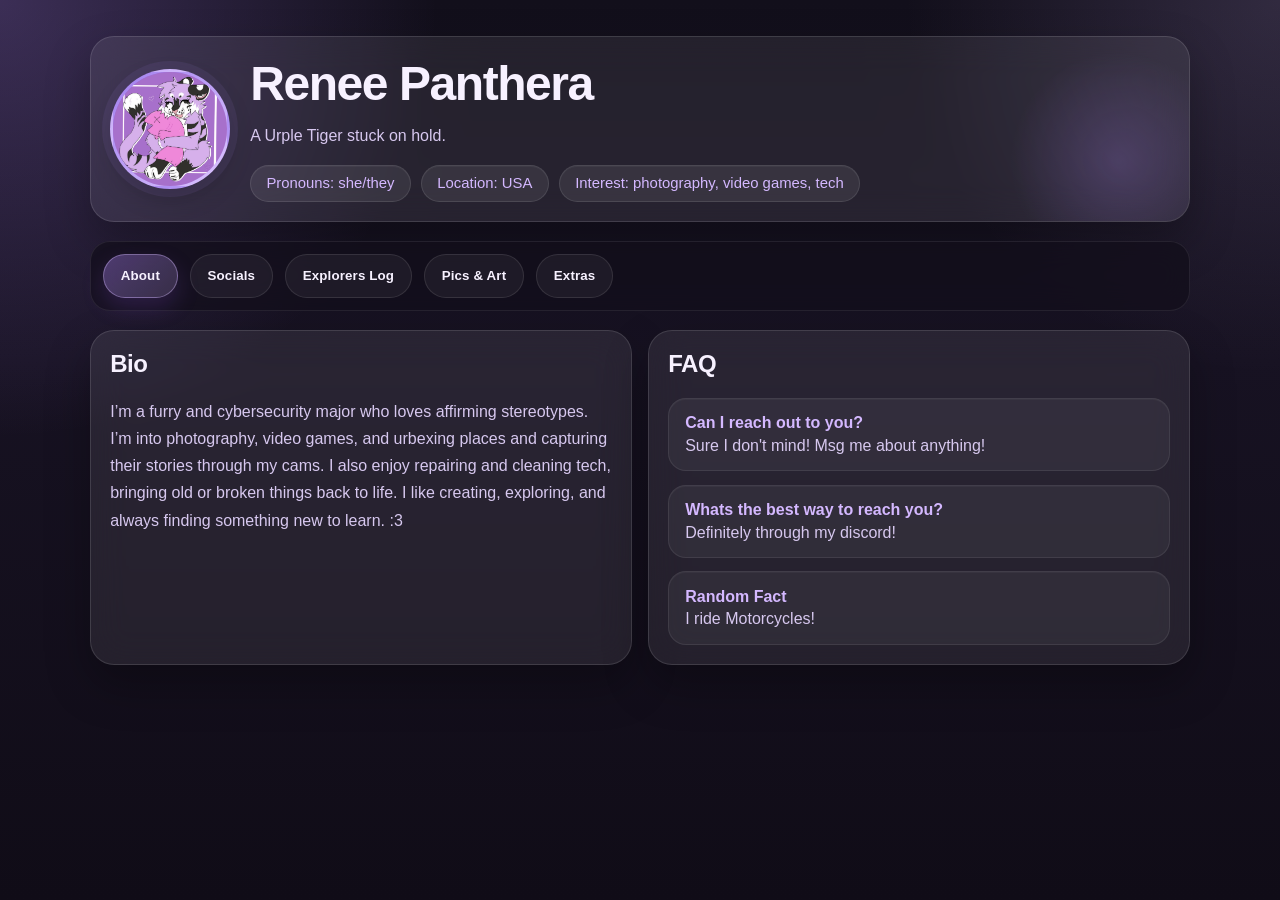
==== index.html @ 332c21ff "Update index.html" ====
<!DOCTYPE html>
<html lang="en">
<head>
  <meta charset="UTF-8" />
  <meta name="viewport" content="width=device-width, initial-scale=1.0" />
  <title>Renee Panthera</title>
  <link rel="stylesheet" href="styles.css" />
</head>
<body>
  <main class="page">
    <section class="hero card">
      <img class="avatar" src="images/reneecute.jpg" alt="Profile picture" />
      <div>
        <h1>Renee Panthera</h1>
        <p>A Urple Tiger stuck on hold.</p>
        <div class="chip-row">
          <span class="chip">Pronouns: she/they</span>
          <span class="chip">Location: USA</span>
          <span class="chip">Interest: photography, video games, tech</span>
        </div>
      </div>
    </section>

    <nav class="tabs">
      <button class="tab-button active" data-tab="about">About</button>
      <button class="tab-button" data-tab="socials">Socials</button>
      <button class="tab-button" data-tab="urbex">Explorers Log</button>
      <button class="tab-button" data-tab="gallery">Pics & Art</button>
      <button class="tab-button" data-tab="extras">Extras</button>
    </nav>

      <section id="about" class="tab-panel active">
      <div class="grid two">
        <article class="card">
          <h2>Bio</h2>
          <p class="muted">I’m a furry and cybersecurity major who loves affirming stereotypes. I’m into photography, video games, and urbexing places and capturing their stories through my cams. I also enjoy repairing and cleaning tech, bringing old or broken things back to life. I like creating, exploring, and always finding something new to learn. :3</p>
        </article>
        <article class="card">
          <h2>FAQ</h2>
          <div class="info-list">
            <div class="info-row"><strong>Can I reach out to you?</strong><span>Sure I don't mind! Msg me about anything!</span></div>
            <div class="info-row"><strong>Whats the best way to reach you?</strong><span>Definitely through my discord!</span></div>
            <div class="info-row"><strong>Random Fact</strong><span>I ride Motorcycles!</span></div>
          </div>
        </article>
      </div>
    </section> 

    <section id="socials" class="tab-panel">
      <article class="card">
        <h2>Socials</h2>
          <!-- Discord -->
          <div class="social-item">
            <div class="social-left">
              <img src="icons/discord.svg" class="icon" />
              <div>
                <strong>Discord</strong>
                <span>yourusername</span>
              </div>
            </div>
            <a class="social-link" href="#">Open</a>
          </div>
        
      </article>
    </section>
    
    <section id="urbex" class="tab-panel">
      <article class="card">
        <h2>Urbex Locations</h2>
        <p class="muted">Add your explores, location names, photos, and notes here.</p>
        <div class="gallery-grid">
          <div class="gallery-card">
            <img src="https://placehold.co/800x600/png?text=Urbex+1" alt="Urbex location 1" />
            <div class="gallery-copy">
              <h3>Location Name</h3>
              <p>Short note about the explore, what kind of place it was, or what you found there.</p>
            </div>
          </div>

          <div class="gallery-card">
            <img src="https://placehold.co/800x600/png?text=Urbex+2" alt="Urbex location 2" />
            <div class="gallery-copy">
              <h3>Another Spot</h3>
              <p>Add details like the vibe, condition, or anything memorable from the trip.</p>
            </div>
          </div>

          <div class="gallery-card">
            <img src="https://placehold.co/800x600/png?text=Urbex+3" alt="Urbex location 3" />
            <div class="gallery-copy">
              <h3>Favorite Explore</h3>
              <p>You can keep this simple or turn it into a mini log for each location.</p>
            </div>
          </div>
        </div>
      </article>
    </section>

    <section id="gallery" class="tab-panel">
      <article class="card">
        <h2>Gallery</h2>
        <div class="gallery-grid">
          <div class="gallery-card">
            <img src="https://placehold.co/800x600/png" />
            <div class="gallery-copy">
              <h3>Title</h3>
              <p>Description</p>
            </div>
          </div>
        </div>
      </article>
    </section>
        
    <section id="extras" class="tab-panel">
      <article class="card">
        <h2>Extras</h2>
        <p class="muted">Anything else</p>
      </article>
    </section>
  </main>

  <script src="script.js"></script>
</body>
</html>
---- styles.css ----
:root {
  --bg: #120f1b;
  --bg-soft: #1a1526;
  --panel: rgba(255, 255, 255, 0.08);
  --panel-strong: rgba(255, 255, 255, 0.12);
  --text: #f7f1ff;
  --muted: #d7c8ef;
  --accent: #b388ff;
  --accent-2: #d4b8ff;
  --border: rgba(255, 255, 255, 0.12);
  --shadow: 0 20px 45px rgba(0, 0, 0, 0.28);
  --shadow-soft: 0 10px 24px rgba(0, 0, 0, 0.18);
  --radius-lg: 24px;
  --radius-md: 18px;
  --radius-sm: 14px;
  --max-width: 1100px;
}

* {
  box-sizing: border-box;
}

html {
  scroll-behavior: smooth;
}

body {
  margin: 0;
  font-family: Inter, "Segoe UI", Arial, sans-serif;
  color: var(--text);
  background:
    radial-gradient(circle at top left, rgba(179, 136, 255, 0.26), transparent 28%),
    radial-gradient(circle at top right, rgba(212, 184, 255, 0.16), transparent 24%),
    linear-gradient(180deg, #120f1b 0%, #171222 40%, #100c17 100%);
  min-height: 100vh;
}

img {
  display: block;
  max-width: 100%;
}

button,
a {
  transition: all 0.2s ease;
}

.page {
  width: min(calc(100% - 2rem), var(--max-width));
  margin: 0 auto;
  padding: 1.25rem 0 3rem;
}

.card {
  background: var(--panel);
  border: 1px solid var(--border);
  border-radius: var(--radius-lg);
  padding: 1.2rem;
  backdrop-filter: blur(18px);
  -webkit-backdrop-filter: blur(18px);
  box-shadow: var(--shadow);
}

.hero {
  display: grid;
  grid-template-columns: 120px 1fr;
  gap: 1.25rem;
  align-items: center;
  margin-top: 1rem;
  position: relative;
  overflow: hidden;
}

.hero::before {
  content: "";
  position: absolute;
  inset: auto -40px -50px auto;
  width: 220px;
  height: 220px;
  background: radial-gradient(circle, rgba(179, 136, 255, 0.2), transparent 70%);
  pointer-events: none;
}

.hero h1 {
  margin: 0;
  font-size: clamp(1.9rem, 4vw, 3rem);
  letter-spacing: -0.03em;
}

.hero p {
  margin: 0.65rem 0 0;
  color: var(--muted);
  line-height: 1.7;
  max-width: 60ch;
}

.avatar {
  width: 120px;
  height: 120px;
  border-radius: 50%;
  object-fit: cover;
  border: 3px solid rgba(255, 255, 255, 0.18);
  box-shadow: 0 0 0 8px rgba(179, 136, 255, 0.08), var(--shadow-soft);
  background: linear-gradient(135deg, #8c63ea, #d4b8ff);
}

.chip-row {
  display: flex;
  flex-wrap: wrap;
  gap: 0.65rem;
  margin-top: 1rem;
}

.chip {
  padding: 0.6rem 0.95rem;
  border-radius: 999px;
  background: rgba(255, 255, 255, 0.08);
  border: 1px solid rgba(255, 255, 255, 0.1);
  color: var(--accent-2);
  font-size: 0.93rem;
  box-shadow: inset 0 1px 0 rgba(255, 255, 255, 0.04);
}

.tabs {
  display: flex;
  flex-wrap: wrap;
  gap: 0.75rem;
  margin: 1.2rem 0;
  padding: 0.75rem;
  position: sticky;
  top: 0.75rem;
  z-index: 10;
  border-radius: 20px;
  background: rgba(18, 15, 27, 0.72);
  border: 1px solid rgba(255, 255, 255, 0.08);
  backdrop-filter: blur(14px);
  -webkit-backdrop-filter: blur(14px);
}

.tab-button {
  padding: 0.82rem 1.05rem;
  border-radius: 999px;
  border: 1px solid rgba(255, 255, 255, 0.1);
  background: rgba(255, 255, 255, 0.05);
  color: var(--text);
  cursor: pointer;
  font-weight: 600;
  letter-spacing: 0.01em;
}

.tab-button:hover {
  transform: translateY(-1px);
  background: rgba(255, 255, 255, 0.08);
}

.tab-button.active {
  background: linear-gradient(135deg, rgba(179, 136, 255, 0.36), rgba(212, 184, 255, 0.18));
  border-color: rgba(212, 184, 255, 0.4);
  box-shadow: 0 10px 22px rgba(115, 71, 184, 0.24);
}

.tab-panel {
  display: none;
  animation: fadeUp 0.25s ease;
}

.tab-panel.active {
  display: block;
}

@keyframes fadeUp {
  from {
    opacity: 0;
    transform: translateY(8px);
  }
  to {
    opacity: 1;
    transform: translateY(0);
  }
}

.grid {
  display: grid;
  gap: 1rem;
}

.grid.two {
  grid-template-columns: repeat(2, minmax(0, 1fr));
}

h2,
h3 {
  margin-top: 0;
  letter-spacing: -0.02em;
}

.muted {
  color: var(--muted);
  line-height: 1.7;
}

.info-list,
.social-list {
  display: grid;
  gap: 0.85rem;
}

.info-row,
.social-item {
  padding: 0.95rem 1rem;
  border-radius: var(--radius-md);
  background: rgba(255, 255, 255, 0.05);
  border: 1px solid rgba(255, 255, 255, 0.08);
  box-shadow: inset 0 1px 0 rgba(255, 255, 255, 0.03);
}

.info-row strong,
.social-item strong {
  display: block;
  margin-bottom: 0.3rem;
  color: var(--accent-2);
}

.info-row span,
.social-item span {
  color: var(--muted);
}

.social-item {
  display: flex;
  align-items: center;
  justify-content: space-between;
  gap: 1rem;
}

.social-item:hover svg,
.social-item:hover img {
  transform: scale(1.15);
  opacity: 1;
}

.social-left {
  display: flex;
  align-items: center;
  gap: 0.8rem;
}

.social-left svg {
  width: 20px;
  height: 20px;
  color: var(--accent-2);
}


.social-link {
  padding: 0.72rem 1rem;
  border-radius: 999px;
  background: linear-gradient(135deg, rgba(179, 136, 255, 0.22), rgba(212, 184, 255, 0.12));
  border: 1px solid rgba(212, 184, 255, 0.22);
  color: var(--accent-2);
  text-decoration: none;
  font-weight: 700;
  white-space: nowrap;
}

.social-link:hover {
  transform: translateY(-1px);
  box-shadow: 0 10px 20px rgba(95, 54, 156, 0.2);
}

.gallery-grid {
  display: grid;
  grid-template-columns: repeat(3, minmax(0, 1fr));
  gap: 1rem;
}

.gallery-card {
  overflow: hidden;
  border-radius: 20px;
  background: rgba(255, 255, 255, 0.06);
  border: 1px solid rgba(255, 255, 255, 0.08);
  box-shadow: var(--shadow-soft);
}

.gallery-card img {
  width: 100%;
  aspect-ratio: 4 / 3;
  object-fit: cover;
}

.gallery-copy {
  padding: 1rem;
}

.gallery-copy h3 {
  margin: 0 0 0.35rem;
}

.gallery-copy p {
  margin: 0;
  color: var(--muted);
  line-height: 1.6;
}

a {
  color: inherit;
  text-decoration: none;
}

@media (max-width: 850px) {
  .grid.two,
  .gallery-grid {
    grid-template-columns: 1fr 1fr;
  }
}

@media (max-width: 680px) {
  .page {
    width: min(calc(100% - 1rem), var(--max-width));
    padding-top: 0.6rem;
  }

  .hero {
    grid-template-columns: 1fr;
    text-align: center;
  }

  .hero p {
    margin-left: auto;
    margin-right: auto;
  }

  .avatar {
    margin: 0 auto;
  }

  .chip-row {
    justify-content: center;
  }

  .tabs {
    top: 0.45rem;
  }

  .social-item {
    flex-direction: column;
    align-items: flex-start;
  }

  .grid.two,
  .gallery-grid {
    grid-template-columns: 1fr;
  }
}
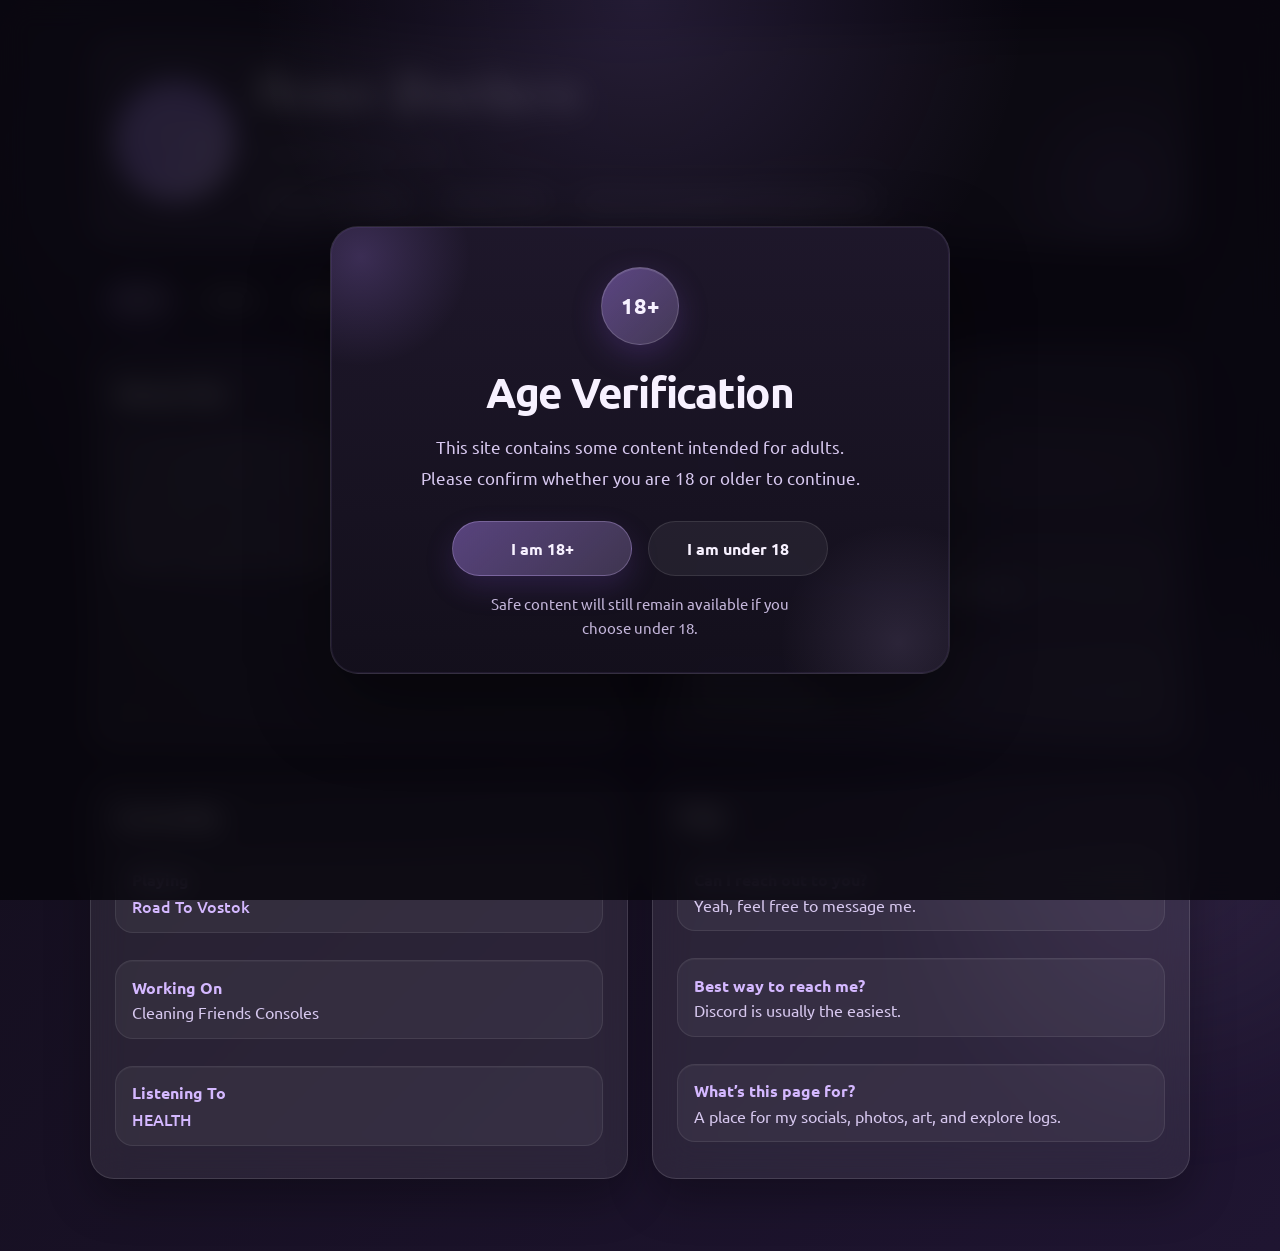
==== commit c8385b51: "Add files via upload" ====
--- a/index.html
+++ b/index.html
@@ -4,15 +4,36 @@
   <meta charset="UTF-8" />
   <meta name="viewport" content="width=device-width, initial-scale=1.0" />
   <title>Renee Panthera</title>
+
   <link rel="stylesheet" href="styles.css" />
+  <link rel="icon" href="renee.ico" />
+
+  <link
+    href="https://fonts.googleapis.com/css2?family=Ubuntu:ital,wght@0,300;0,400;0,500;0,700;1,300;1,400;1,500;1,700&display=swap"
+    rel="stylesheet"
+  />
+
+  <link
+    href="https://fonts.googleapis.com/css2?family=UnifrakturCook:wght@700&display=swap"
+    rel="stylesheet"
+  />
 </head>
+
 <body>
+  <div class="bg-blobs"></div>
+
   <main class="page">
     <section class="hero card">
-      <img class="avatar" src="images/reneecute.jpg" alt="Profile picture" />
+      <img
+        class="avatar"
+        src="images/art/reneeBleh.png"
+        alt="Renee Panthera profile picture"
+      />
+
       <div>
-        <h1>Renee Panthera</h1>
+        <h1 class="username">Renee Panthera</h1>
         <p>A Urple Tiger stuck on hold.</p>
+
         <div class="chip-row">
           <span class="chip">Pronouns: she/they</span>
           <span class="chip">Location: USA</span>
@@ -21,104 +42,331 @@
       </div>
     </section>
 
-    <nav class="tabs">
-      <button class="tab-button active" data-tab="about">About</button>
-      <button class="tab-button" data-tab="socials">Socials</button>
-      <button class="tab-button" data-tab="urbex">Explorers Log</button>
-      <button class="tab-button" data-tab="gallery">Pics & Art</button>
-      <button class="tab-button" data-tab="extras">Extras</button>
+    <nav class="tabs" aria-label="Main sections">
+      <button class="tab-button active" data-tab="about" type="button">About</button>
+      <button class="tab-button" data-tab="socials" type="button">Socials</button>
+      <button class="tab-button" data-tab="urbex" type="button">Explorer’s Log</button>
+      <button class="tab-button" data-tab="photos" type="button">Photos</button>
+      <button class="tab-button" data-tab="art" type="button">Art</button>
+      <button class="tab-button" data-tab="extras" type="button">Extras</button>
     </nav>
 
-      <section id="about" class="tab-panel active">
+    <section id="about" class="tab-panel active">
       <div class="grid two">
         <article class="card">
-          <h2>Bio</h2>
-          <p class="muted">I’m a furry and cybersecurity major who loves affirming stereotypes. I’m into photography, video games, and urbexing places and capturing their stories through my cams. I also enjoy repairing and cleaning tech, bringing old or broken things back to life. I like creating, exploring, and always finding something new to learn. :3</p>
+          <h2>About Me</h2>
+          <p class="muted">
+            I’m a furry and cybersecurity major who loves affirming stereotypes.
+            I’m into photography, video games, and urbexing places and capturing
+            their stories through my cams. I also enjoy repairing and cleaning
+            tech, bringing old or broken things back to life. I like creating,
+            exploring, and always finding something new to learn. :3
+          </p>
         </article>
+
+        <article class="card">
+          <h2>Quick Facts</h2>
+          <div class="info-list">
+            <div class="info-row">
+              <strong>Major</strong>
+              <span>Cybersecurity B.A.S.</span>
+            </div>
+            <div class="info-row">
+              <strong>Main Interests</strong>
+              <span>Photography, Urbex, Gaming, and Tech Repair</span>
+            </div>
+            <div class="info-row">
+              <strong>Random Fact</strong>
+              <span>I ride motorcycles.</span>
+            </div>
+          </div>
+        </article>
+      </div>
+
+      <div class="grid two">
+        <article class="card">
+          <h2>Currently</h2>
+          <div class="info-list">
+            <div class="info-row">
+              <strong>Playing</strong>
+              <span>
+                <a
+                  href="https://store.steampowered.com/app/1963610/Road_to_Vostok/"
+                  target="_blank"
+                  rel="noreferrer"
+                >
+                  Road To Vostok
+                </a>
+              </span>
+            </div>
+
+            <div class="info-row">
+              <strong>Working On</strong>
+              <span>Cleaning Friends Consoles</span>
+            </div>
+
+            <div class="info-row">
+              <strong>Listening To</strong>
+              <span>
+                <a
+                  href="https://music.youtube.com/channel/UCet0ZrYmw-V_hsGPb7KsiOQ?si=KFthg_qp_1cDKGTx"
+                  target="_blank"
+                  rel="noreferrer"
+                >
+                  HEALTH
+                </a>
+              </span>
+            </div>
+          </div>
+        </article>
+
         <article class="card">
           <h2>FAQ</h2>
           <div class="info-list">
-            <div class="info-row"><strong>Can I reach out to you?</strong><span>Sure I don't mind! Msg me about anything!</span></div>
-            <div class="info-row"><strong>Whats the best way to reach you?</strong><span>Definitely through my discord!</span></div>
-            <div class="info-row"><strong>Random Fact</strong><span>I ride Motorcycles!</span></div>
+            <div class="info-row">
+              <strong>Can I reach out to you?</strong>
+              <span>Yeah, feel free to message me.</span>
+            </div>
+            <div class="info-row">
+              <strong>Best way to reach me?</strong>
+              <span>Discord is usually the easiest.</span>
+            </div>
+            <div class="info-row">
+              <strong>What’s this page for?</strong>
+              <span>A place for my socials, photos, art, and explore logs.</span>
+            </div>
           </div>
         </article>
       </div>
-    </section> 
+    </section>
 
     <section id="socials" class="tab-panel">
       <article class="card">
         <h2>Socials</h2>
-          <!-- Discord -->
+
+        <div class="social-list">
           <div class="social-item">
             <div class="social-left">
-              <img src="icons/discord.svg" class="icon" />
+              <svg class="icon" viewBox="0 0 24 24" xmlns="http://www.w3.org/2000/svg" aria-hidden="true">
+                <path fill="currentColor" d="M20.317 4.3698a19.7913 19.7913 0 00-4.8851-1.5152.0741.0741 0 00-.0785.0371c-.211.3753-.4447.8648-.6083 1.2495-1.8447-.2762-3.68-.2762-5.4868 0-.1636-.3933-.4058-.8742-.6177-1.2495a.077.077 0 00-.0785-.037 19.7363 19.7363 0 00-4.8852 1.515.0699.0699 0 00-.0321.0277C.5334 9.0458-.319 13.5799.0992 18.0578a.0824.0824 0 00.0312.0561c2.0528 1.5076 4.0413 2.4228 5.9929 3.0294a.0777.0777 0 00.0842-.0276c.4616-.6304.8731-1.2952 1.226-1.9942a.076.076 0 00-.0416-.1057c-.6528-.2476-1.2743-.5495-1.8722-.8923a.077.077 0 01-.0076-.1277c.1258-.0943.2517-.1923.3718-.2914a.0743.0743 0 01.0776-.0105c3.9278 1.7933 8.18 1.7933 12.0614 0a.0739.0739 0 01.0785.0095c.1202.099.246.1981.3728.2924a.077.077 0 01-.0066.1276 12.2986 12.2986 0 01-1.873.8914.0766.0766 0 00-.0407.1067c.3604.698.7719 1.3628 1.225 1.9932a.076.076 0 00.0842.0286c1.961-.6067 3.9495-1.5219 6.0023-3.0294a.077.077 0 00.0313-.0552c.5004-5.177-.8382-9.6739-3.5485-13.6604a.061.061 0 00-.0312-.0286zM8.02 15.3312c-1.1825 0-2.1569-1.0857-2.1569-2.419 0-1.3332.9555-2.4189 2.157-2.4189 1.2108 0 2.1757 1.0952 2.1568 2.419 0 1.3332-.9555 2.4189-2.1569 2.4189zm7.9748 0c-1.1825 0-2.1569-1.0857-2.1569-2.419 0-1.3332.9554-2.4189 2.1569-2.4189 1.2108 0 2.1757 1.0952 2.1568 2.419 0 1.3332-.946 2.4189-2.1568 2.4189Z"/>
+              </svg>
               <div>
                 <strong>Discord</strong>
-                <span>yourusername</span>
-              </div>
-            </div>
-            <a class="social-link" href="#">Open</a>
-          </div>
-        
-      </article>
-    </section>
-    
+                <span>@soffa</span>
+              </div>
+            </div>
+            <a class="social-link" href="https://discordapp.com/users/554796806056443909" target="_blank" rel="noreferrer">Open</a>
+          </div>
+
+          <div class="social-item">
+            <div class="social-left">
+              <svg class="icon" viewBox="0 0 24 24" xmlns="http://www.w3.org/2000/svg" aria-hidden="true">
+                <title>Instagram</title>
+                <path fill="currentColor" d="M7.0301.084c-1.2768.0602-2.1487.264-2.911.5634-.7888.3075-1.4575.72-2.1228 1.3877-.6652.6677-1.075 1.3368-1.3802 2.127-.2954.7638-.4956 1.6365-.552 2.914-.0564 1.2775-.0689 1.6882-.0626 4.947.0062 3.2586.0206 3.6671.0825 4.9473.061 1.2765.264 2.1482.5635 2.9107.308.7889.72 1.4573 1.388 2.1228.6679.6655 1.3365 1.0743 2.1285 1.38.7632.295 1.6361.4961 2.9134.552 1.2773.056 1.6884.069 4.9462.0627 3.2578-.0062 3.668-.0207 4.9478-.0814 1.28-.0607 2.147-.2652 2.9098-.5633.7889-.3086 1.4578-.72 2.1228-1.3881.665-.6682 1.0745-1.3378 1.3795-2.1284.2957-.7632.4966-1.636.552-2.9124.056-1.2809.0692-1.6898.063-4.948-.0063-3.2583-.021-3.6668-.0817-4.9465-.0607-1.2797-.264-2.1487-.5633-2.9117-.3084-.7889-.72-1.4568-1.3876-2.1228C21.2982 1.33 20.628.9208 19.8378.6165 19.074.321 18.2017.1197 16.9244.0645 15.6471.0093 15.236-.005 11.977.0014 8.718.0076 8.31.0215 7.0301.0839m.1402 21.6932c-1.17-.0509-1.8053-.2453-2.2287-.408-.5606-.216-.96-.4771-1.3819-.895-.422-.4178-.6811-.8186-.9-1.378-.1644-.4234-.3624-1.058-.4171-2.228-.0595-1.2645-.072-1.6442-.079-4.848-.007-3.2037.0053-3.583.0607-4.848.05-1.169.2456-1.805.408-2.2282.216-.5613.4762-.96.895-1.3816.4188-.4217.8184-.6814 1.3783-.9003.423-.1651 1.0575-.3614 2.227-.4171 1.2655-.06 1.6447-.072 4.848-.079 3.2033-.007 3.5835.005 4.8495.0608 1.169.0508 1.8053.2445 2.228.408.5608.216.96.4754 1.3816.895.4217.4194.6816.8176.9005 1.3787.1653.4217.3617 1.056.4169 2.2263.0602 1.2655.0739 1.645.0796 4.848.0058 3.203-.0055 3.5834-.061 4.848-.051 1.17-.245 1.8055-.408 2.2294-.216.5604-.4763.96-.8954 1.3814-.419.4215-.8181.6811-1.3783.9-.4224.1649-1.0577.3617-2.2262.4174-1.2656.0595-1.6448.072-4.8493.079-3.2045.007-3.5825-.006-4.848-.0608M16.953 5.5864A1.44 1.44 0 1 0 18.39 4.144a1.44 1.44 0 0 0-1.437 1.4424M5.8385 12.012c.0067 3.4032 2.7706 6.1557 6.173 6.1493 3.4026-.0065 6.157-2.7701 6.1506-6.1733-.0065-3.4032-2.771-6.1565-6.174-6.1498-3.403.0067-6.156 2.771-6.1496 6.1738M8 12.0077a4 4 0 1 1 4.008 3.9921A3.9996 3.9996 0 0 1 8 12.0077"/>
+              </svg>
+              <div>
+                <strong>Main Instagram</strong>
+                <span>@soffakingcute</span>
+              </div>
+            </div>
+            <a class="social-link" href="https://www.instagram.com/soffakingcute?igsh=dmJmajRmczF4enJn&utm_source=qr" target="_blank" rel="noreferrer">Open</a>
+          </div>
+
+          <div class="social-item">
+            <div class="social-left">
+              <svg class="icon" viewBox="0 0 24 24" xmlns="http://www.w3.org/2000/svg" aria-hidden="true">
+                <title>Instagram</title>
+                <path fill="currentColor" d="M7.0301.084c-1.2768.0602-2.1487.264-2.911.5634-.7888.3075-1.4575.72-2.1228 1.3877-.6652.6677-1.075 1.3368-1.3802 2.127-.2954.7638-.4956 1.6365-.552 2.914-.0564 1.2775-.0689 1.6882-.0626 4.947.0062 3.2586.0206 3.6671.0825 4.9473.061 1.2765.264 2.1482.5635 2.9107.308.7889.72 1.4573 1.388 2.1228.6679.6655 1.3365 1.0743 2.1285 1.38.7632.295 1.6361.4961 2.9134.552 1.2773.056 1.6884.069 4.9462.0627 3.2578-.0062 3.668-.0207 4.9478-.0814 1.28-.0607 2.147-.2652 2.9098-.5633.7889-.3086 1.4578-.72 2.1228-1.3881.665-.6682 1.0745-1.3378 1.3795-2.1284.2957-.7632.4966-1.636.552-2.9124.056-1.2809.0692-1.6898.063-4.948-.0063-3.2583-.021-3.6668-.0817-4.9465-.0607-1.2797-.264-2.1487-.5633-2.9117-.3084-.7889-.72-1.4568-1.3876-2.1228C21.2982 1.33 20.628.9208 19.8378.6165 19.074.321 18.2017.1197 16.9244.0645 15.6471.0093 15.236-.005 11.977.0014 8.718.0076 8.31.0215 7.0301.0839m.1402 21.6932c-1.17-.0509-1.8053-.2453-2.2287-.408-.5606-.216-.96-.4771-1.3819-.895-.422-.4178-.6811-.8186-.9-1.378-.1644-.4234-.3624-1.058-.4171-2.228-.0595-1.2645-.072-1.6442-.079-4.848-.007-3.2037.0053-3.583.0607-4.848.05-1.169.2456-1.805.408-2.2282.216-.5613.4762-.96.895-1.3816.4188-.4217.8184-.6814 1.3783-.9003.423-.1651 1.0575-.3614 2.227-.4171 1.2655-.06 1.6447-.072 4.848-.079 3.2033-.007 3.5835.005 4.8495.0608 1.169.0508 1.8053.2445 2.228.408.5608.216.96.4754 1.3816.895.4217.4194.6816.8176.9005 1.3787.1653.4217.3617 1.056.4169 2.2263.0602 1.2655.0739 1.645.0796 4.848.0058 3.203-.0055 3.5834-.061 4.848-.051 1.17-.245 1.8055-.408 2.2294-.216.5604-.4763.96-.8954 1.3814-.419.4215-.8181.6811-1.3783.9-.4224.1649-1.0577.3617-2.2262.4174-1.2656.0595-1.6448.072-4.8493.079-3.2045.007-3.5825-.006-4.848-.0608M16.953 5.5864A1.44 1.44 0 1 0 18.39 4.144a1.44 1.44 0 0 0-1.437 1.4424M5.8385 12.012c.0067 3.4032 2.7706 6.1557 6.173 6.1493 3.4026-.0065 6.157-2.7701 6.1506-6.1733-.0065-3.4032-2.771-6.1565-6.174-6.1498-3.403.0067-6.156 2.771-6.1496 6.1738M8 12.0077a4 4 0 1 1 4.008 3.9921A3.9996 3.9996 0 0 1 8 12.0077"/>
+              </svg>
+              <div>
+                <strong>Photography Instagram</strong>
+                <span>@renee.but.not</span>
+              </div>
+            </div>
+            <a class="social-link" href="https://www.instagram.com/renee.but.not?igsh=enV3eGp1MDJjNTIy&utm_source=qr" target="_blank" rel="noreferrer">Open</a>
+          </div>
+          
+          <div class="social-item">
+            <div class="social-left">
+              <svg class="icon" viewBox="0 0 24 24" xmlns="http://www.w3.org/2000/svg" aria-hidden="true">
+                <title>Steam</title>
+                <path fill="currentColor" d="M11.979 0C5.678 0 .511 4.86.022 11.037l6.432 2.658c.545-.371 1.203-.59 1.912-.59.063 0 .125.004.188.006l2.861-4.142V8.91c0-2.495 2.028-4.524 4.524-4.524 2.494 0 4.524 2.031 4.524 4.527s-2.03 4.525-4.524 4.525h-.105l-4.076 2.911c0 .052.004.105.004.159 0 1.875-1.515 3.396-3.39 3.396-1.635 0-3.016-1.173-3.331-2.727L.436 15.27C1.862 20.307 6.486 24 11.979 24c6.627 0 11.999-5.373 11.999-12S18.605 0 11.979 0zM7.54 18.21l-1.473-.61c.262.543.714.999 1.314 1.25 1.297.539 2.793-.076 3.332-1.375.263-.63.264-1.319.005-1.949s-.75-1.121-1.377-1.383c-.624-.26-1.29-.249-1.878-.03l1.523.63c.956.4 1.409 1.5 1.009 2.455-.397.957-1.497 1.41-2.454 1.012H7.54zm11.415-9.303c0-1.662-1.353-3.015-3.015-3.015-1.665 0-3.015 1.353-3.015 3.015 0 1.665 1.35 3.015 3.015 3.015 1.663 0 3.015-1.35 3.015-3.015zm-5.273-.005c0-1.252 1.013-2.266 2.265-2.266 1.249 0 2.266 1.014 2.266 2.266 0 1.251-1.017 2.265-2.266 2.265-1.253 0-2.265-1.014-2.265-2.265z"/>
+              </svg>
+              <div>
+                <strong>Steam</strong>
+                <span>Renée Panthera</span>
+              </div>
+            </div>
+            <a class="social-link" href="https://steamcommunity.com/id/reneepanthera/" target="_blank" rel="noreferrer">Open</a>
+          </div>
+
+          <div class="social-item nsfw">
+            <div class="social-left">
+              <svg class="icon" viewBox="0 0 24 24" xmlns="http://www.w3.org/2000/svg" aria-hidden="true">
+                <title>Instagram</title>
+                <path fill="currentColor" d="M7.0301.084c-1.2768.0602-2.1487.264-2.911.5634-.7888.3075-1.4575.72-2.1228 1.3877-.6652.6677-1.075 1.3368-1.3802 2.127-.2954.7638-.4956 1.6365-.552 2.914-.0564 1.2775-.0689 1.6882-.0626 4.947.0062 3.2586.0206 3.6671.0825 4.9473.061 1.2765.264 2.1482.5635 2.9107.308.7889.72 1.4573 1.388 2.1228.6679.6655 1.3365 1.0743 2.1285 1.38.7632.295 1.6361.4961 2.9134.552 1.2773.056 1.6884.069 4.9462.0627 3.2578-.0062 3.668-.0207 4.9478-.0814 1.28-.0607 2.147-.2652 2.9098-.5633.7889-.3086 1.4578-.72 2.1228-1.3881.665-.6682 1.0745-1.3378 1.3795-2.1284.2957-.7632.4966-1.636.552-2.9124.056-1.2809.0692-1.6898.063-4.948-.0063-3.2583-.021-3.6668-.0817-4.9465-.0607-1.2797-.264-2.1487-.5633-2.9117-.3084-.7889-.72-1.4568-1.3876-2.1228C21.2982 1.33 20.628.9208 19.8378.6165 19.074.321 18.2017.1197 16.9244.0645 15.6471.0093 15.236-.005 11.977.0014 8.718.0076 8.31.0215 7.0301.0839m.1402 21.6932c-1.17-.0509-1.8053-.2453-2.2287-.408-.5606-.216-.96-.4771-1.3819-.895-.422-.4178-.6811-.8186-.9-1.378-.1644-.4234-.3624-1.058-.4171-2.228-.0595-1.2645-.072-1.6442-.079-4.848-.007-3.2037.0053-3.583.0607-4.848.05-1.169.2456-1.805.408-2.2282.216-.5613.4762-.96.895-1.3816.4188-.4217.8184-.6814 1.3783-.9003.423-.1651 1.0575-.3614 2.227-.4171 1.2655-.06 1.6447-.072 4.848-.079 3.2033-.007 3.5835.005 4.8495.0608 1.169.0508 1.8053.2445 2.228.408.5608.216.96.4754 1.3816.895.4217.4194.6816.8176.9005 1.3787.1653.4217.3617 1.056.4169 2.2263.0602 1.2655.0739 1.645.0796 4.848.0058 3.203-.0055 3.5834-.061 4.848-.051 1.17-.245 1.8055-.408 2.2294-.216.5604-.4763.96-.8954 1.3814-.419.4215-.8181.6811-1.3783.9-.4224.1649-1.0577.3617-2.2262.4174-1.2656.0595-1.6448.072-4.8493.079-3.2045.007-3.5825-.006-4.848-.0608M16.953 5.5864A1.44 1.44 0 1 0 18.39 4.144a1.44 1.44 0 0 0-1.437 1.4424M5.8385 12.012c.0067 3.4032 2.7706 6.1557 6.173 6.1493 3.4026-.0065 6.157-2.7701 6.1506-6.1733-.0065-3.4032-2.771-6.1565-6.174-6.1498-3.403.0067-6.156 2.771-6.1496 6.1738M8 12.0077a4 4 0 1 1 4.008 3.9921A3.9996 3.9996 0 0 1 8 12.0077"/>
+              </svg>
+              <div>
+                <strong>Freaky Instagram</strong>
+                <span>@hold.me.tight.please</span>
+              </div>
+            </div>
+            <a class="social-link" href="https://www.instagram.com/hold.me.tight.please?igsh=ZzMzZ3o1bGFlZmY3&utm_source=qr" target="_blank" rel="noreferrer">Open</a>
+          </div>
+        </div>
+      </article>
+    </section>
+
     <section id="urbex" class="tab-panel">
       <article class="card">
         <h2>Urbex Locations</h2>
-        <p class="muted">Add your explores, location names, photos, and notes here.</p>
-        <div class="gallery-grid">
-          <div class="gallery-card">
-            <img src="https://placehold.co/800x600/png?text=Urbex+1" alt="Urbex location 1" />
-            <div class="gallery-copy">
-              <h3>Location Name</h3>
-              <p>Short note about the explore, what kind of place it was, or what you found there.</p>
-            </div>
-          </div>
-
-          <div class="gallery-card">
-            <img src="https://placehold.co/800x600/png?text=Urbex+2" alt="Urbex location 2" />
-            <div class="gallery-copy">
-              <h3>Another Spot</h3>
-              <p>Add details like the vibe, condition, or anything memorable from the trip.</p>
-            </div>
-          </div>
-
-          <div class="gallery-card">
-            <img src="https://placehold.co/800x600/png?text=Urbex+3" alt="Urbex location 3" />
-            <div class="gallery-copy">
-              <h3>Favorite Explore</h3>
-              <p>You can keep this simple or turn it into a mini log for each location.</p>
-            </div>
+        <p class="muted">A log of explores, photos, and notes.</p>
+        <div class="gallery-grid" id="urbex-grid"></div>
+      </article>
+    </section>
+
+    <section id="photos" class="tab-panel">
+      <article class="card">
+        <h2>Photos</h2>
+        <p class="muted">Photography, edits, and image sets.</p>
+        <div class="gallery-grid" id="photos-grid"></div>
+      </article>
+    </section>
+
+    <section id="art" class="tab-panel">
+      <article class="card">
+        <h2>Art</h2>
+        <p class="muted">Artwork, commissions, and saved pieces.</p>
+        <div class="gallery-grid" id="art-grid"></div>
+      </article>
+    </section>
+
+    <section id="extras" class="tab-panel">
+      <article class="card">
+        <h2>Extras</h2>
+        <p class="muted">Small tools, settings, and anything else.</p>
+
+        <div class="info-list">
+          <div class="info-row">
+            <strong>Age Settings</strong>
+            <span>Need to change which content is visible?</span>
           </div>
         </div>
-      </article>
-    </section>
-
-    <section id="gallery" class="tab-panel">
-      <article class="card">
-        <h2>Gallery</h2>
-        <div class="gallery-grid">
-          <div class="gallery-card">
-            <img src="https://placehold.co/800x600/png" />
-            <div class="gallery-copy">
-              <h3>Title</h3>
-              <p>Description</p>
-            </div>
-          </div>
+
+        <button id="reverify-age" class="social-link" type="button">
+          Verify Age Again
+        </button>
+
+        <div class="extras-section">
+          <h3>Feedback</h3>
+          <p class="muted">
+            Found a bug, have an idea, or want to leave a note? Send feedback here.
+          </p>
+
+          <form
+            class="feedback-form"
+            action="https://formspree.io/f/maqaezeb"
+            method="POST"
+          >
+            <label for="feedback-name">Name</label>
+            <input
+              id="feedback-name"
+              name="name"
+              type="text"
+              placeholder="Name"
+            />
+
+            <label for="feedback-email">Email</label>
+            <input
+              id="feedback-email"
+              name="email"
+              type="email"
+              placeholder="Email Address"
+            />
+
+            <label for="feedback-type">Type</label>
+            <select id="feedback-type" name="type">
+              <option value="general">General feedback</option>
+              <option value="bug">Bug report</option>
+              <option value="suggestion">Suggestion</option>
+              <option value="photos">Photos section</option>
+              <option value="art">Art section</option>
+              <option value="urbex">Urbex section</option>
+              <option value="other">Other</option>
+            </select>
+
+            <label for="feedback-message">Feedback</label>
+            <textarea
+              id="feedback-message"
+              name="message"
+              rows="6"
+              placeholder="Write your feedback here..."
+              required
+            ></textarea>
+
+            <input type="hidden" name="site" value="Renee Panthera website" />
+            <input type="hidden" name="_subject" value="New website feedback submission" />
+
+            <input
+              type="text"
+              name="_gotcha"
+              class="feedback-honeypot"
+              tabindex="-1"
+              autocomplete="off"
+            />
+
+            <button type="submit" class="social-link">Send Feedback</button>
+          </form>
         </div>
       </article>
     </section>
-        
-    <section id="extras" class="tab-panel">
-      <article class="card">
-        <h2>Extras</h2>
-        <p class="muted">Anything else</p>
-      </article>
-    </section>
   </main>
+
+  <div class="lightbox" id="lightbox" aria-hidden="true">
+    <button class="lightbox-close" id="lightbox-close" type="button" aria-label="Close image viewer">×</button>
+
+    <div class="lightbox-content">
+      <button class="lightbox-nav lightbox-prev" id="lightbox-prev" type="button" aria-label="Previous image">‹</button>
+
+      <img id="lightbox-image" src="" alt="Expanded image" />
+      <video id="lightbox-video" controls playsinline style="display: none;"></video>
+
+      <button class="lightbox-nav lightbox-next" id="lightbox-next" type="button" aria-label="Next image">›</button>
+
+      <div class="lightbox-caption">
+        <h3 id="lightbox-title"></h3>
+        <p id="lightbox-description"></p>
+        <p id="lightbox-artist"></p>
+        <p id="lightbox-counter"></p>
+      </div>
+    </div>
+  </div>
+
+  <div id="age-gate" class="age-gate">
+    <div class="age-box">
+      <div class="age-badge">18+</div>
+
+      <h2>Age Verification</h2>
+      <p class="age-text">
+        This site contains some content intended for adults.
+        Please confirm whether you are 18 or older to continue.
+      </p>
+
+      <div class="age-actions">
+        <button id="age-yes" class="age-btn age-btn-primary" type="button">
+          I am 18+
+        </button>
+        <button id="age-no" class="age-btn age-btn-secondary" type="button">
+          I am under 18
+        </button>
+      </div>
+
+      <p class="age-note">
+        Safe content will still remain available if you choose under 18.
+      </p>
+    </div>
+  </div>
 
   <script src="script.js"></script>
 </body>
-</html>
+</html>
--- a/styles.css
+++ b/styles.css
@@ -1,3 +1,6 @@
+/* =========================
+   THEME / TOKENS
+========================= */
 :root {
   --bg: #120f1b;
   --bg-soft: #1a1526;
@@ -16,6 +19,9 @@
   --max-width: 1100px;
 }
 
+/* =========================
+   BASE
+========================= */
 * {
   box-sizing: border-box;
 }
@@ -26,48 +32,165 @@
 
 body {
   margin: 0;
-  font-family: Inter, "Segoe UI", Arial, sans-serif;
-  color: var(--text);
-  background:
-    radial-gradient(circle at top left, rgba(179, 136, 255, 0.26), transparent 28%),
-    radial-gradient(circle at top right, rgba(212, 184, 255, 0.16), transparent 24%),
-    linear-gradient(180deg, #120f1b 0%, #171222 40%, #100c17 100%);
   min-height: 100vh;
-}
-
-img {
+  font-family: "Ubuntu", sans-serif;
+  color: var(--text);
+  background: linear-gradient(-45deg, #120f1b, #1a1526, #24183a, #100c17);
+  background-size: 400% 400%;
+  animation: gradientShift 18s ease infinite;
+  position: relative;
+  overflow-x: hidden;
+}
+
+@keyframes gradientShift {
+  0% { background-position: 0% 50%; }
+  50% { background-position: 100% 50%; }
+  100% { background-position: 0% 50%; }
+}
+
+body::before,
+body::after {
+  content: "";
+  position: fixed;
+  inset: auto;
+  width: 420px;
+  height: 420px;
+  border-radius: 50%;
+  filter: blur(90px);
+  opacity: 0.22;
+  pointer-events: none;
+  z-index: -1;
+}
+
+body::before {
+  top: -120px;
+  left: -80px;
+  background: rgba(179, 136, 255, 0.5);
+  animation: floatOrbOne 16s ease-in-out infinite;
+}
+
+body::after {
+  right: -100px;
+  bottom: -140px;
+  background: rgba(212, 184, 255, 0.35);
+  animation: floatOrbTwo 20s ease-in-out infinite;
+}
+
+@keyframes floatOrbOne {
+  0% { transform: translate(0, 0) scale(1); }
+  50% { transform: translate(60px, 40px) scale(1.08); }
+  100% { transform: translate(0, 0) scale(1); }
+}
+
+@keyframes floatOrbTwo {
+  0% { transform: translate(0, 0) scale(1); }
+  50% { transform: translate(-70px, -50px) scale(1.12); }
+  100% { transform: translate(0, 0) scale(1); }
+}
+
+.bg-blobs {
+  position: fixed;
+  inset: 0;
+  pointer-events: none;
+  z-index: 0;
+  overflow: hidden;
+}
+
+.bg-blobs::before,
+.bg-blobs::after {
+  content: "";
+  position: absolute;
+  width: 500px;
+  height: 500px;
+  border-radius: 50%;
+  filter: blur(100px);
+  opacity: 0.18;
+}
+
+.bg-blobs::before {
+  top: 10%;
+  left: 5%;
+  background: rgba(179, 136, 255, 0.5);
+  animation: blobMoveOne 22s ease-in-out infinite;
+}
+
+.bg-blobs::after {
+  right: 8%;
+  bottom: 5%;
+  background: rgba(130, 90, 255, 0.35);
+  animation: blobMoveTwo 26s ease-in-out infinite;
+}
+
+@keyframes blobMoveOne {
+  0% { transform: translate(0, 0) scale(1); }
+  50% { transform: translate(120px, 60px) scale(1.15); }
+  100% { transform: translate(0, 0) scale(1); }
+}
+
+@keyframes blobMoveTwo {
+  0% { transform: translate(0, 0) scale(1); }
+  50% { transform: translate(-100px, -80px) scale(1.1); }
+  100% { transform: translate(0, 0) scale(1); }
+}
+
+img,
+video {
   display: block;
   max-width: 100%;
 }
 
-button,
+a,
+button {
+  transition: all 0.2s ease;
+}
+
 a {
-  transition: all 0.2s ease;
-}
-
+  color: inherit;
+  text-decoration: none;
+}
+
+/* =========================
+   MAIN LAYOUT
+========================= */
 .page {
   width: min(calc(100% - 2rem), var(--max-width));
   margin: 0 auto;
   padding: 1.25rem 0 3rem;
+  position: relative;
+  z-index: 1;
 }
 
 .card {
-  background: var(--panel);
+  padding: 1.5rem;
   border: 1px solid var(--border);
   border-radius: var(--radius-lg);
-  padding: 1.2rem;
+  background: var(--panel);
   backdrop-filter: blur(18px);
   -webkit-backdrop-filter: blur(18px);
   box-shadow: var(--shadow);
 }
 
+/* =========================
+   HERO
+========================= */
+.username {
+  margin: 0;
+  font-family: "UnifrakturCook", cursive;
+  font-size: clamp(2rem, 4vw, 3rem);
+  letter-spacing: 0.05em;
+  color: var(--text);
+  text-shadow:
+    0 0 10px rgba(180, 140, 255, 0.1),
+    0 0 20px rgba(180, 140, 255, 0.15);
+}
+
 .hero {
+  position: relative;
   display: grid;
   grid-template-columns: 120px 1fr;
   gap: 1.25rem;
   align-items: center;
   margin-top: 1rem;
-  position: relative;
   overflow: hidden;
 }
 
@@ -81,17 +204,11 @@
   pointer-events: none;
 }
 
-.hero h1 {
-  margin: 0;
-  font-size: clamp(1.9rem, 4vw, 3rem);
-  letter-spacing: -0.03em;
-}
-
 .hero p {
-  margin: 0.65rem 0 0;
+  margin: 0.9rem 0 0;
+  max-width: 60ch;
   color: var(--muted);
   line-height: 1.7;
-  max-width: 60ch;
 }
 
 .avatar {
@@ -100,8 +217,8 @@
   border-radius: 50%;
   object-fit: cover;
   border: 3px solid rgba(255, 255, 255, 0.18);
+  background: linear-gradient(135deg, #8c63ea, #d4b8ff);
   box-shadow: 0 0 0 8px rgba(179, 136, 255, 0.08), var(--shadow-soft);
-  background: linear-gradient(135deg, #8c63ea, #d4b8ff);
 }
 
 .chip-row {
@@ -113,49 +230,52 @@
 
 .chip {
   padding: 0.6rem 0.95rem;
+  border: 1px solid rgba(255, 255, 255, 0.1);
   border-radius: 999px;
   background: rgba(255, 255, 255, 0.08);
-  border: 1px solid rgba(255, 255, 255, 0.1);
   color: var(--accent-2);
   font-size: 0.93rem;
   box-shadow: inset 0 1px 0 rgba(255, 255, 255, 0.04);
 }
 
+/* =========================
+   TAB NAV
+========================= */
 .tabs {
+  position: sticky;
+  top: 0.75rem;
+  z-index: 10;
   display: flex;
   flex-wrap: wrap;
   gap: 0.75rem;
   margin: 1.2rem 0;
   padding: 0.75rem;
-  position: sticky;
-  top: 0.75rem;
-  z-index: 10;
+  border: 1px solid rgba(255, 255, 255, 0.08);
   border-radius: 20px;
   background: rgba(18, 15, 27, 0.72);
-  border: 1px solid rgba(255, 255, 255, 0.08);
   backdrop-filter: blur(14px);
   -webkit-backdrop-filter: blur(14px);
 }
 
 .tab-button {
   padding: 0.82rem 1.05rem;
+  border: 1px solid rgba(255, 255, 255, 0.1);
   border-radius: 999px;
-  border: 1px solid rgba(255, 255, 255, 0.1);
   background: rgba(255, 255, 255, 0.05);
   color: var(--text);
-  cursor: pointer;
   font-weight: 600;
   letter-spacing: 0.01em;
+  cursor: pointer;
 }
 
 .tab-button:hover {
   transform: translateY(-1px);
-  background: rgba(255, 255, 255, 0.08);
+  background: rgba(255, 255, 255, 0.1);
 }
 
 .tab-button.active {
+  border-color: rgba(212, 184, 255, 0.4);
   background: linear-gradient(135deg, rgba(179, 136, 255, 0.36), rgba(212, 184, 255, 0.18));
-  border-color: rgba(212, 184, 255, 0.4);
   box-shadow: 0 10px 22px rgba(115, 71, 184, 0.24);
 }
 
@@ -179,13 +299,29 @@
   }
 }
 
+/* =========================
+   CONTENT GRIDS
+========================= */
 .grid {
   display: grid;
-  gap: 1rem;
+  gap: 1.5rem;
 }
 
 .grid.two {
   grid-template-columns: repeat(2, minmax(0, 1fr));
+}
+
+#about .grid {
+  margin-bottom: 1.5rem;
+}
+
+#about .card {
+  transition: transform 0.2s ease, box-shadow 0.2s ease;
+}
+
+#about .card:hover {
+  transform: translateY(-3px);
+  box-shadow: 0 16px 30px rgba(0, 0, 0, 0.22);
 }
 
 h2,
@@ -196,22 +332,30 @@
 
 .muted {
   color: var(--muted);
-  line-height: 1.7;
+  line-height: 1.8;
 }
 
 .info-list,
 .social-list {
   display: grid;
-  gap: 0.85rem;
+  gap: 1.2rem;
 }
 
 .info-row,
 .social-item {
+  margin-bottom: 0.5rem;
   padding: 0.95rem 1rem;
+  border: 1px solid rgba(255, 255, 255, 0.08);
   border-radius: var(--radius-md);
   background: rgba(255, 255, 255, 0.05);
-  border: 1px solid rgba(255, 255, 255, 0.08);
   box-shadow: inset 0 1px 0 rgba(255, 255, 255, 0.03);
+  transition: transform 0.2s ease, filter 0.2s ease;
+}
+
+.info-row:hover,
+.social-item:hover {
+  transform: scale(1.01);
+  filter: drop-shadow(0 0 6px rgba(180, 140, 255, 0.4));
 }
 
 .info-row strong,
@@ -226,6 +370,20 @@
   color: var(--muted);
 }
 
+.info-row a {
+  color: var(--accent-2);
+  text-decoration: none;
+  font-weight: 500;
+}
+
+.info-row a:hover {
+  color: var(--text);
+  text-decoration: underline;
+}
+
+/* =========================
+   SOCIALS
+========================= */
 .social-item {
   display: flex;
   align-items: center;
@@ -233,34 +391,30 @@
   gap: 1rem;
 }
 
-.social-item:hover svg,
-.social-item:hover img {
-  transform: scale(1.15);
-  opacity: 1;
-}
-
 .social-left {
   display: flex;
   align-items: center;
-  gap: 0.8rem;
-}
-
-.social-left svg {
+  gap: 1.2rem;
+}
+
+.icon {
   width: 20px;
   height: 20px;
+  flex-shrink: 0;
   color: var(--accent-2);
-}
-
+  transform: scale(1.2);
+  filter: drop-shadow(0 0 6px rgba(180, 140, 255, 0.4));
+}
 
 .social-link {
   padding: 0.72rem 1rem;
+  border: 1px solid rgba(212, 184, 255, 0.22);
   border-radius: 999px;
   background: linear-gradient(135deg, rgba(179, 136, 255, 0.22), rgba(212, 184, 255, 0.12));
-  border: 1px solid rgba(212, 184, 255, 0.22);
   color: var(--accent-2);
-  text-decoration: none;
   font-weight: 700;
   white-space: nowrap;
+  cursor: pointer;
 }
 
 .social-link:hover {
@@ -268,21 +422,25 @@
   box-shadow: 0 10px 20px rgba(95, 54, 156, 0.2);
 }
 
+/* =========================
+   GALLERY / URBEX
+========================= */
 .gallery-grid {
   display: grid;
-  grid-template-columns: repeat(3, minmax(0, 1fr));
+  grid-template-columns: repeat(2, minmax(0, 1fr));
   gap: 1rem;
 }
 
 .gallery-card {
   overflow: hidden;
+  border: 1px solid rgba(255, 255, 255, 0.08);
   border-radius: 20px;
   background: rgba(255, 255, 255, 0.06);
-  border: 1px solid rgba(255, 255, 255, 0.08);
   box-shadow: var(--shadow-soft);
 }
 
-.gallery-card img {
+.gallery-card img,
+.gallery-card video {
   width: 100%;
   aspect-ratio: 4 / 3;
   object-fit: cover;
@@ -302,44 +460,545 @@
   line-height: 1.6;
 }
 
-a {
-  color: inherit;
+.gallery-credit {
+  margin-top: 0.45rem;
+}
+
+.gallery-credit a,
+#lightbox-artist a {
+  color: var(--accent-2);
   text-decoration: none;
-}
-
-@media (max-width: 850px) {
-  .grid.two,
-  .gallery-grid {
-    grid-template-columns: 1fr 1fr;
-  }
+  font-weight: 600;
+}
+
+.gallery-credit a:hover,
+#lightbox-artist a:hover {
+  text-decoration: underline;
+  color: var(--text);
+}
+
+.gallery-expandable,
+.urbex-preview {
+  position: relative;
+  overflow: hidden;
+  cursor: pointer;
+}
+
+.gallery-expandable img,
+.gallery-expandable video,
+.urbex-preview img {
+  transition: transform 0.25s ease, opacity 0.25s ease, filter 0.3s ease;
+}
+
+.gallery-expandable:hover img,
+.gallery-expandable:hover video,
+.urbex-preview:hover img {
+  transform: scale(1.03);
+}
+
+.photo-count {
+  position: absolute;
+  right: 0.75rem;
+  bottom: 0.75rem;
+  padding: 0.35rem 0.6rem;
+  border: 1px solid rgba(255, 255, 255, 0.12);
+  border-radius: 999px;
+  background: rgba(10, 10, 16, 0.72);
+  color: var(--text);
+  font-size: 0.85rem;
+  backdrop-filter: blur(6px);
+}
+
+.video-badge {
+  position: absolute;
+  right: 0.75rem;
+  top: 0.75rem;
+  padding: 0.35rem 0.7rem;
+  border-radius: 999px;
+  background: rgba(10, 10, 16, 0.78);
+  color: var(--text);
+  font-size: 0.85rem;
+  border: 1px solid rgba(255, 255, 255, 0.12);
+  backdrop-filter: blur(6px);
+}
+
+.empty-card {
+  min-height: 160px;
+  display: flex;
+  align-items: center;
+}
+
+/* =========================
+   NSFW PREVIEW
+========================= */
+.gallery-card.nsfw .gallery-expandable img,
+.gallery-card.nsfw .gallery-expandable video {
+  filter: blur(18px);
+}
+
+.gallery-card.nsfw:hover .gallery-expandable img,
+.gallery-card.nsfw:hover .gallery-expandable video {
+  filter: blur(10px);
+}
+
+.gallery-card.nsfw .gallery-expandable::after {
+  content: "";
+  position: absolute;
+  inset: 0;
+  background: rgba(10, 10, 15, 0.45);
+}
+
+.gallery-card.nsfw .gallery-expandable::before {
+  content: "NSFW";
+  position: absolute;
+  top: 50%;
+  left: 50%;
+  transform: translate(-50%, -50%);
+  padding: 0.5rem 1rem;
+  border-radius: 999px;
+  font-weight: 700;
+  font-size: 0.9rem;
+  letter-spacing: 0.05em;
+  color: white;
+  background: rgba(180, 120, 255, 0.85);
+  border: 1px solid rgba(255, 255, 255, 0.2);
+  z-index: 2;
+  backdrop-filter: blur(6px);
+  box-shadow: 0 8px 20px rgba(0, 0, 0, 0.4);
+}
+
+/* =========================
+   EXTRAS / FEEDBACK
+========================= */
+.extras-section {
+  margin-top: 1.75rem;
+  padding-top: 1rem;
+  border-top: 1px solid rgba(255, 255, 255, 0.08);
+}
+
+.feedback-form {
+  display: grid;
+  gap: 0.8rem;
+  margin-top: 1rem;
+}
+
+.feedback-form label {
+  font-weight: 600;
+  color: var(--accent-2);
+}
+
+.feedback-form input,
+.feedback-form textarea,
+.feedback-form select {
+  width: 100%;
+  padding: 0.9rem 1rem;
+  border-radius: var(--radius-md);
+  border: 1px solid rgba(255, 255, 255, 0.1);
+  background: rgba(255, 255, 255, 0.05);
+  color: var(--text);
+  font: inherit;
+  resize: vertical;
+}
+
+.feedback-form input::placeholder,
+.feedback-form textarea::placeholder {
+  color: var(--muted);
+  opacity: 0.85;
+}
+
+.feedback-form input:focus,
+.feedback-form textarea:focus,
+.feedback-form select:focus {
+  outline: none;
+  border-color: rgba(212, 184, 255, 0.45);
+  box-shadow: 0 0 0 3px rgba(179, 136, 255, 0.12);
+}
+
+.feedback-form select {
+  appearance: none;
+  -webkit-appearance: none;
+  -moz-appearance: none;
+
+  background:
+    linear-gradient(180deg, rgba(31, 24, 44, 0.96), rgba(20, 16, 29, 0.96));
+  color: var(--text);
+  border: 1px solid rgba(255, 255, 255, 0.1);
+  border-radius: var(--radius-md);
+  box-shadow: inset 0 1px 0 rgba(255, 255, 255, 0.03);
+  color-scheme: dark;
+
+  /* optional custom arrow spacing */
+  padding-right: 3rem;
+}
+
+.feedback-form select option {
+  background-color: #1f182c;
+  color: var(--text);
+}
+
+.feedback-honeypot {
+  display: none;
+}
+
+/* =========================
+   LIGHTBOX (BORDER + ALIGNED)
+========================= */
+
+.lightbox {
+  position: fixed;
+  inset: 0;
+  display: none;
+  align-items: center;
+  justify-content: center;
+  padding: 1rem;
+  background: rgba(7, 6, 12, 0.85);
+  backdrop-filter: blur(6px);
+  z-index: 2000;
+}
+
+.lightbox.active {
+  display: flex;
+}
+
+.lightbox-content {
+  position: relative;
+  display: inline-block;
+  max-width: 90vw;
+  max-height: 90vh;
+  text-align: center;
+}
+
+/* media gets the border/frame */
+.lightbox-content img,
+#lightbox-video {
+  display: block;
+
+  width: min(88vw, 860px);
+  height: min(65vh, 700px);
+
+  object-fit: contain;
+
+  border-radius: 18px;
+  border: 1px solid rgba(255, 255, 255, 0.12);
+  background: rgba(255, 255, 255, 0.04);
+
+  box-shadow:
+    0 20px 50px rgba(0, 0, 0, 0.35),
+    inset 0 1px 0 rgba(255, 255, 255, 0.04);
+}
+
+/* hidden until used */
+#lightbox-video {
+  display: none;
+  background: #000;
+}
+
+.lightbox-caption {
+  margin-top: 0.8rem;
+  color: var(--text);
+}
+
+.lightbox-caption h3 {
+  margin-bottom: 0.3rem;
+}
+
+.lightbox-caption p {
+  margin: 0;
+  color: var(--muted);
+}
+
+#lightbox-description,
+#lightbox-artist {
+  margin-bottom: 0.35rem;
+}
+
+.lightbox-close {
+  position: absolute;
+  top: 1rem;
+  right: 1rem;
+  width: 48px;
+  height: 48px;
+  border-radius: 50%;
+  font-size: 1.8rem;
+  z-index: 20;
+
+  border: 1px solid rgba(255, 255, 255, 0.12);
+  background: rgba(255, 255, 255, 0.08);
+  color: var(--text);
+  cursor: pointer;
+  backdrop-filter: blur(8px);
+}
+
+.lightbox-close:hover {
+  background: rgba(255, 255, 255, 0.14);
+}
+
+.lightbox-nav {
+  position: absolute;
+  top: 50%;
+  transform: translateY(-50%);
+  width: 54px;
+  height: 54px;
+  border-radius: 50%;
+  font-size: 2rem;
+  z-index: 20;
+
+  display: flex;
+  align-items: center;
+  justify-content: center;
+
+  border: 1px solid rgba(255, 255, 255, 0.18);
+  background: rgba(10, 10, 16, 0.55);
+  color: var(--text);
+  cursor: pointer;
+  backdrop-filter: blur(10px);
+}
+
+.lightbox-prev {
+  left: 10px;
+}
+
+.lightbox-next {
+  right: 10px;
+}
+
+.lightbox-nav:hover {
+  background: rgba(255, 255, 255, 0.14);
 }
 
 @media (max-width: 680px) {
-  .page {
-    width: min(calc(100% - 1rem), var(--max-width));
-    padding-top: 0.6rem;
-  }
-
+  .lightbox-nav {
+    width: 60px;
+    height: 60px;
+    font-size: 2.2rem;
+  }
+
+  .lightbox-prev {
+    left: 6px;
+  }
+
+  .lightbox-next {
+    right: 6px;
+  }
+}
+
+/* =========================
+   AGE GATE
+========================= */
+.age-gate {
+  position: fixed;
+  inset: 0;
+  display: none;
+  align-items: center;
+  justify-content: center;
+  padding: 1.5rem;
+  background:
+    radial-gradient(circle at top, rgba(179, 136, 255, 0.16), transparent 35%),
+    rgba(7, 6, 12, 0.82);
+  backdrop-filter: blur(14px);
+  -webkit-backdrop-filter: blur(14px);
+  z-index: 3000;
+}
+
+.age-box {
+  position: relative;
+  width: min(100%, 620px);
+  padding: 2.5rem 2rem 2rem;
+  border-radius: 28px;
+  text-align: center;
+  background:
+    linear-gradient(180deg, rgba(31, 24, 44, 0.96), rgba(20, 16, 29, 0.96));
+  border: 1px solid rgba(255, 255, 255, 0.1);
+  box-shadow:
+    0 30px 80px rgba(0, 0, 0, 0.45),
+    0 0 0 1px rgba(179, 136, 255, 0.08) inset;
+  overflow: hidden;
+}
+
+.age-box::before {
+  content: "";
+  position: absolute;
+  inset: -80px auto auto -80px;
+  width: 220px;
+  height: 220px;
+  background: radial-gradient(circle, rgba(179, 136, 255, 0.2), transparent 70%);
+  pointer-events: none;
+}
+
+.age-box::after {
+  content: "";
+  position: absolute;
+  inset: auto -70px -90px auto;
+  width: 240px;
+  height: 240px;
+  background: radial-gradient(circle, rgba(212, 184, 255, 0.12), transparent 70%);
+  pointer-events: none;
+}
+
+.age-badge {
+  position: relative;
+  z-index: 1;
+  width: 78px;
+  height: 78px;
+  margin: 0 auto 1.25rem;
+  border-radius: 50%;
+  display: grid;
+  place-items: center;
+  font-size: 1.35rem;
+  font-weight: 700;
+  color: var(--text);
+  background: linear-gradient(135deg, rgba(179, 136, 255, 0.42), rgba(212, 184, 255, 0.22));
+  border: 1px solid rgba(255, 255, 255, 0.16);
+  box-shadow:
+    0 10px 30px rgba(115, 71, 184, 0.28),
+    inset 0 1px 0 rgba(255, 255, 255, 0.12);
+}
+
+.age-box h2 {
+  position: relative;
+  z-index: 1;
+  margin: 0 0 0.8rem;
+  font-size: clamp(2rem, 4vw, 2.6rem);
+  letter-spacing: -0.03em;
+  color: var(--text);
+}
+
+.age-text {
+  position: relative;
+  z-index: 1;
+  max-width: 44ch;
+  margin: 0 auto;
+  font-size: 1.06rem;
+  line-height: 1.8;
+  color: var(--muted);
+}
+
+.age-actions {
+  position: relative;
+  z-index: 1;
+  display: flex;
+  flex-wrap: wrap;
+  justify-content: center;
+  gap: 1rem;
+  margin-top: 1.75rem;
+}
+
+.age-btn {
+  min-width: 180px;
+  padding: 1rem 1.35rem;
+  border-radius: 999px;
+  font: inherit;
+  font-weight: 700;
+  font-size: 1rem;
+  cursor: pointer;
+  border: 1px solid transparent;
+  transition:
+    transform 0.18s ease,
+    box-shadow 0.18s ease,
+    background 0.18s ease,
+    border-color 0.18s ease;
+}
+
+.age-btn:hover {
+  transform: translateY(-2px);
+}
+
+.age-btn-primary {
+  color: var(--text);
+  background: linear-gradient(135deg, rgba(179, 136, 255, 0.42), rgba(212, 184, 255, 0.22));
+  border-color: rgba(212, 184, 255, 0.3);
+  box-shadow: 0 12px 28px rgba(115, 71, 184, 0.22);
+}
+
+.age-btn-primary:hover {
+  box-shadow: 0 16px 36px rgba(115, 71, 184, 0.3);
+}
+
+.age-btn-secondary {
+  color: var(--text);
+  background: rgba(255, 255, 255, 0.06);
+  border-color: rgba(255, 255, 255, 0.1);
+}
+
+.age-btn-secondary:hover {
+  background: rgba(255, 255, 255, 0.1);
+}
+
+.age-note {
+  position: relative;
+  z-index: 1;
+  margin: 1rem auto 0;
+  max-width: 38ch;
+  font-size: 0.95rem;
+  line-height: 1.6;
+  color: var(--muted);
+  opacity: 0.9;
+}
+
+/* =========================
+   AGE-LOCKED CONTENT RULES
+========================= */
+body.age-locked .nsfw {
+  display: none !important;
+}
+
+body:not(.age-locked) .sfw-only {
+  display: none;
+}
+
+/* =========================
+   MOBILE
+========================= */
+@media (max-width: 680px) {
   .hero {
-    grid-template-columns: 1fr;
+    display: flex;
+    flex-direction: column;
+    align-items: center;
     text-align: center;
-  }
-
-  .hero p {
-    margin-left: auto;
-    margin-right: auto;
+    gap: 1rem;
   }
 
   .avatar {
     margin: 0 auto;
+    width: 140px;
+    height: 140px;
+  }
+
+  .hero h1 {
+    text-align: center;
   }
 
   .chip-row {
     justify-content: center;
   }
 
-  .tabs {
-    top: 0.45rem;
+  .grid.two {
+    grid-template-columns: 1fr;
+    gap: 1.2rem;
+  }
+
+  #about .card {
+    padding: 1.4rem;
+  }
+
+  #about h2,
+  #about .muted {
+    text-align: center;
+  }
+
+  .info-list {
+    gap: 1rem;
+  }
+
+  .gallery-grid {
+    grid-template-columns: 1fr;
+    gap: 1.2rem;
+  }
+
+  .gallery-card img,
+  .gallery-card video {
+    aspect-ratio: 4 / 3;
+    height: auto;
   }
 
   .social-item {
@@ -347,8 +1006,51 @@
     align-items: flex-start;
   }
 
-  .grid.two,
-  .gallery-grid {
-    grid-template-columns: 1fr;
-  }
-}
+  .lightbox-nav {
+    width: 60px;
+    height: 60px;
+    font-size: 2rem;
+    background: rgba(10, 10, 16, 0.65);
+    border: 1px solid rgba(255, 255, 255, 0.2);
+    backdrop-filter: blur(10px);
+    box-shadow: 0 10px 25px rgba(0, 0, 0, 0.4);
+    display: flex;
+    align-items: center;
+    justify-content: center;
+  }
+
+  .lightbox-prev {
+    left: 8px;
+  }
+
+  .lightbox-next {
+    right: 8px;
+  }
+}
+
+@media (max-width: 640px) {
+  .age-box {
+    width: min(100%, 100%);
+    padding: 2rem 1.2rem 1.4rem;
+    border-radius: 24px;
+  }
+
+  .age-badge {
+    width: 68px;
+    height: 68px;
+    font-size: 1.15rem;
+  }
+
+  .age-actions {
+    flex-direction: column;
+  }
+
+  .age-btn {
+    width: 100%;
+    min-width: 0;
+  }
+
+  .age-text {
+    font-size: 1rem;
+  }
+}
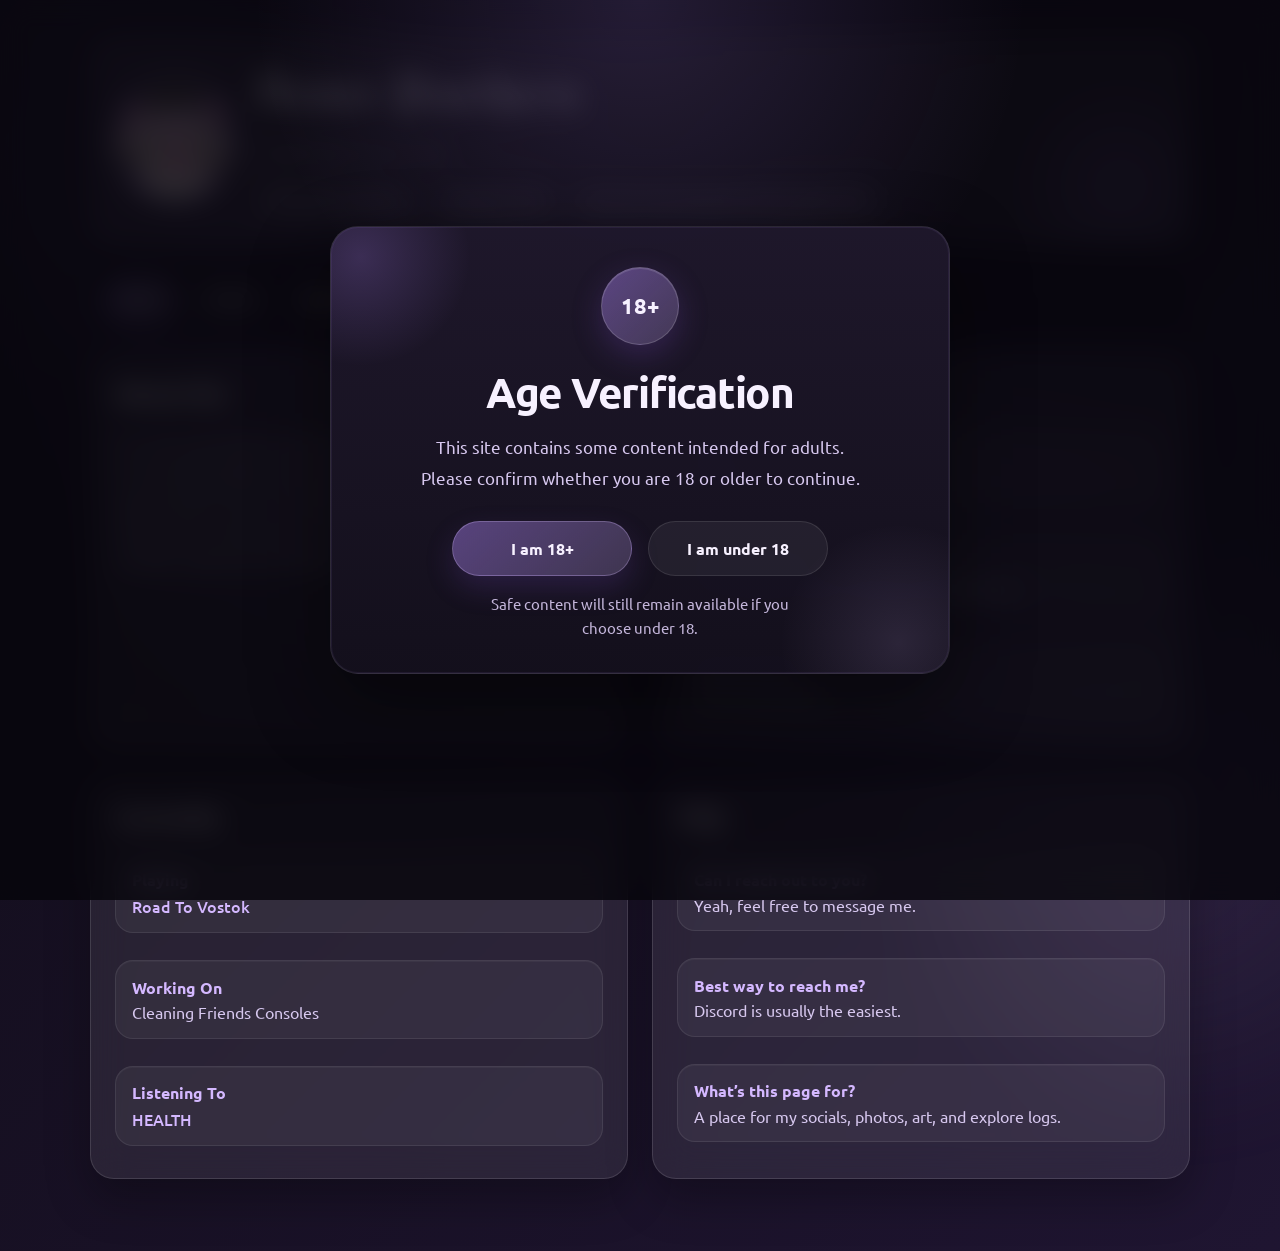
==== commit 70a89b18: "Update index.html" ====
--- a/index.html
+++ b/index.html
@@ -267,6 +267,7 @@
             class="feedback-form"
             action="https://formspree.io/f/maqaezeb"
             method="POST"
+            autocomplete="off"
           >
             <label for="feedback-name">Name</label>
             <input
@@ -369,4 +370,4 @@
 
   <script src="script.js"></script>
 </body>
-</html>+</html>
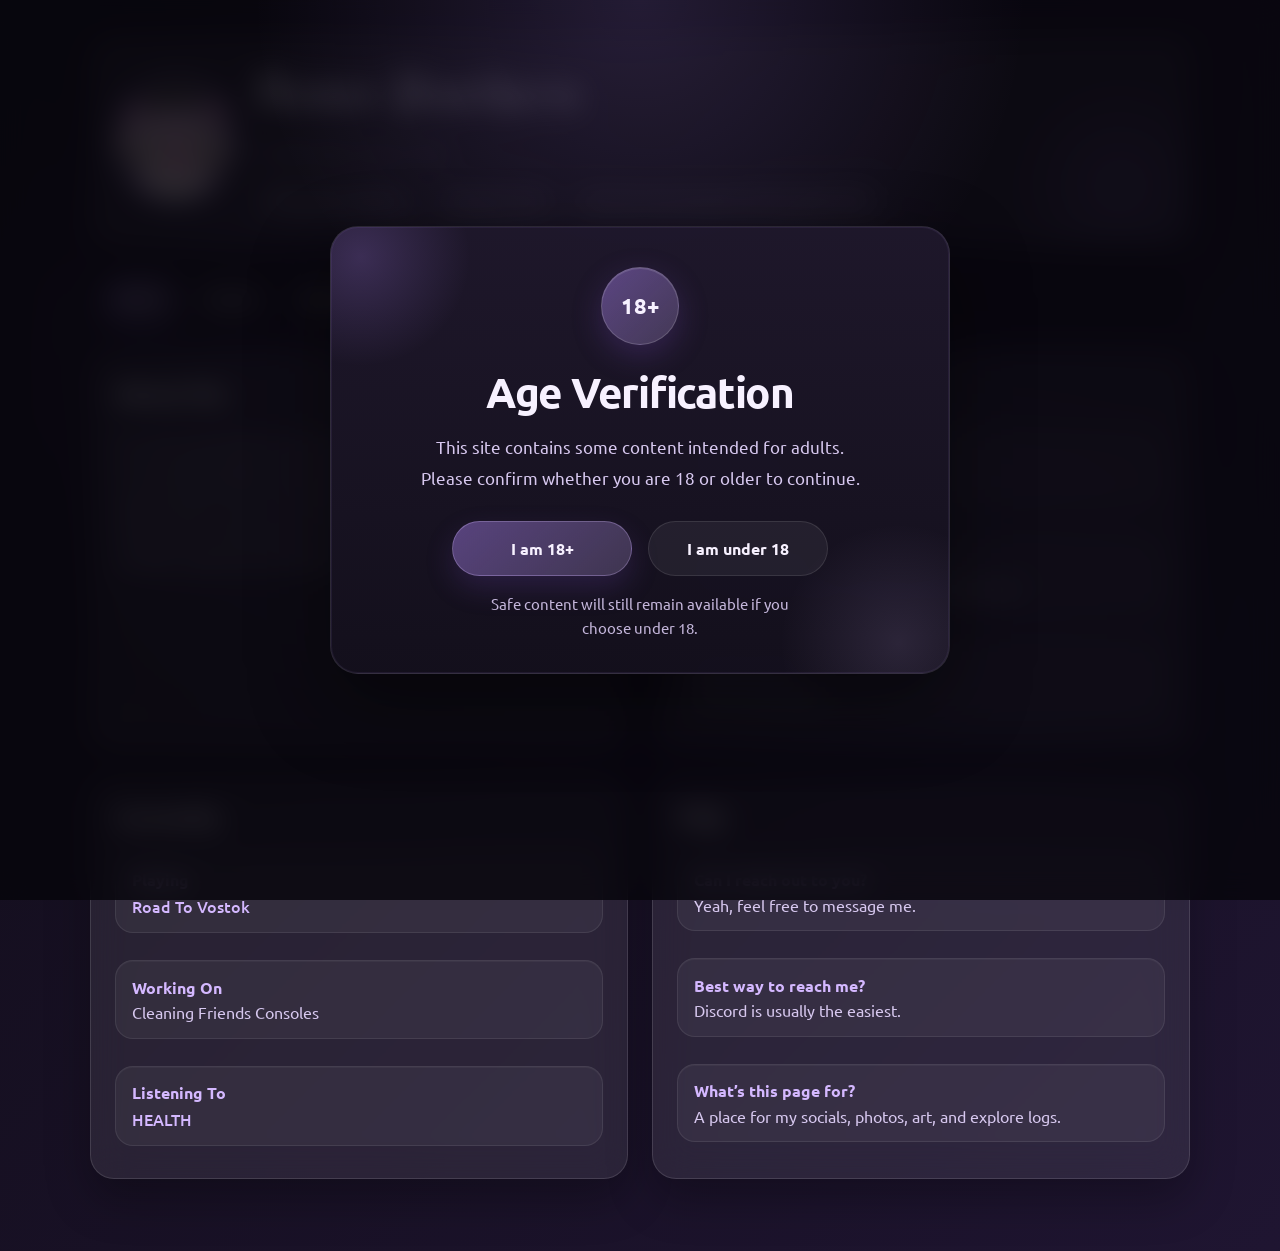
==== commit aecf0371: "Update index.html" ====
--- a/index.html
+++ b/index.html
@@ -3,6 +3,7 @@
 <head>
   <meta charset="UTF-8" />
   <meta name="viewport" content="width=device-width, initial-scale=1.0" />
+  <meta name="theme-color" content="#120f1b" />
   <title>Renee Panthera</title>
 
   <link rel="stylesheet" href="styles.css" />
@@ -68,7 +69,7 @@
           <h2>Quick Facts</h2>
           <div class="info-list">
             <div class="info-row">
-              <strong>Major</strong>
+              <strong>Majoring In</strong>
               <span>Cybersecurity B.A.S.</span>
             </div>
             <div class="info-row">
@@ -267,7 +268,6 @@
             class="feedback-form"
             action="https://formspree.io/f/maqaezeb"
             method="POST"
-            autocomplete="off"
           >
             <label for="feedback-name">Name</label>
             <input
@@ -317,6 +317,8 @@
             />
 
             <button type="submit" class="social-link">Send Feedback</button>
+            
+            <p id="feedback-status" class="feedback-status"></p>
           </form>
         </div>
       </article>
--- a/styles.css
+++ b/styles.css
@@ -2,6 +2,7 @@
    THEME / TOKENS
 ========================= */
 :root {
+   color-scheme: dark;
   --bg: #120f1b;
   --bg-soft: #1a1526;
   --panel: rgba(255, 255, 255, 0.08);
@@ -28,18 +29,27 @@
 
 html {
   scroll-behavior: smooth;
+  background-color: #120f1b;
 }
 
 body {
+  min-height: 100vh;
+  min-height: 100dvh;
   margin: 0;
   min-height: 100vh;
   font-family: "Ubuntu", sans-serif;
   color: var(--text);
-  background: linear-gradient(-45deg, #120f1b, #1a1526, #24183a, #100c17);
+  background-color: #120f1b;
+  background-image: linear-gradient(-45deg, #120f1b, #1a1526, #24183a, #100c17);
   background-size: 400% 400%;
   animation: gradientShift 18s ease infinite;
   position: relative;
   overflow-x: hidden;
+}
+
+html,
+body {
+  background-color: #120f1b;
 }
 
 @keyframes gradientShift {
@@ -640,6 +650,43 @@
   display: none;
 }
 
+.feedback-status {
+  position: fixed;
+  bottom: 20px;
+  left: 50%;
+  transform: translateX(-50%) translateY(20px);
+
+  padding: 0.7rem 1.2rem;
+  border-radius: 999px;
+
+  background: rgba(20, 16, 29, 0.95);
+  border: 1px solid rgba(179, 136, 255, 0.3);
+  color: var(--accent-2);
+
+  font-weight: 600;
+  font-size: 0.95rem;
+
+  box-shadow: 0 10px 25px rgba(0, 0, 0, 0.4);
+
+  opacity: 0;
+  pointer-events: none;
+  z-index: 9999;
+
+  transition: all 0.3s ease;
+}
+
+/* when visible */
+.feedback-status.show {
+  opacity: 1;
+  transform: translateX(-50%) translateY(0);
+}
+
+/* error version */
+.feedback-status.error {
+  color: #ff6b6b;
+  border-color: rgba(255, 107, 107, 0.4);
+}
+
 /* =========================
    LIGHTBOX (BORDER + ALIGNED)
 ========================= */
@@ -1053,4 +1100,4 @@
   .age-text {
     font-size: 1rem;
   }
-}+}
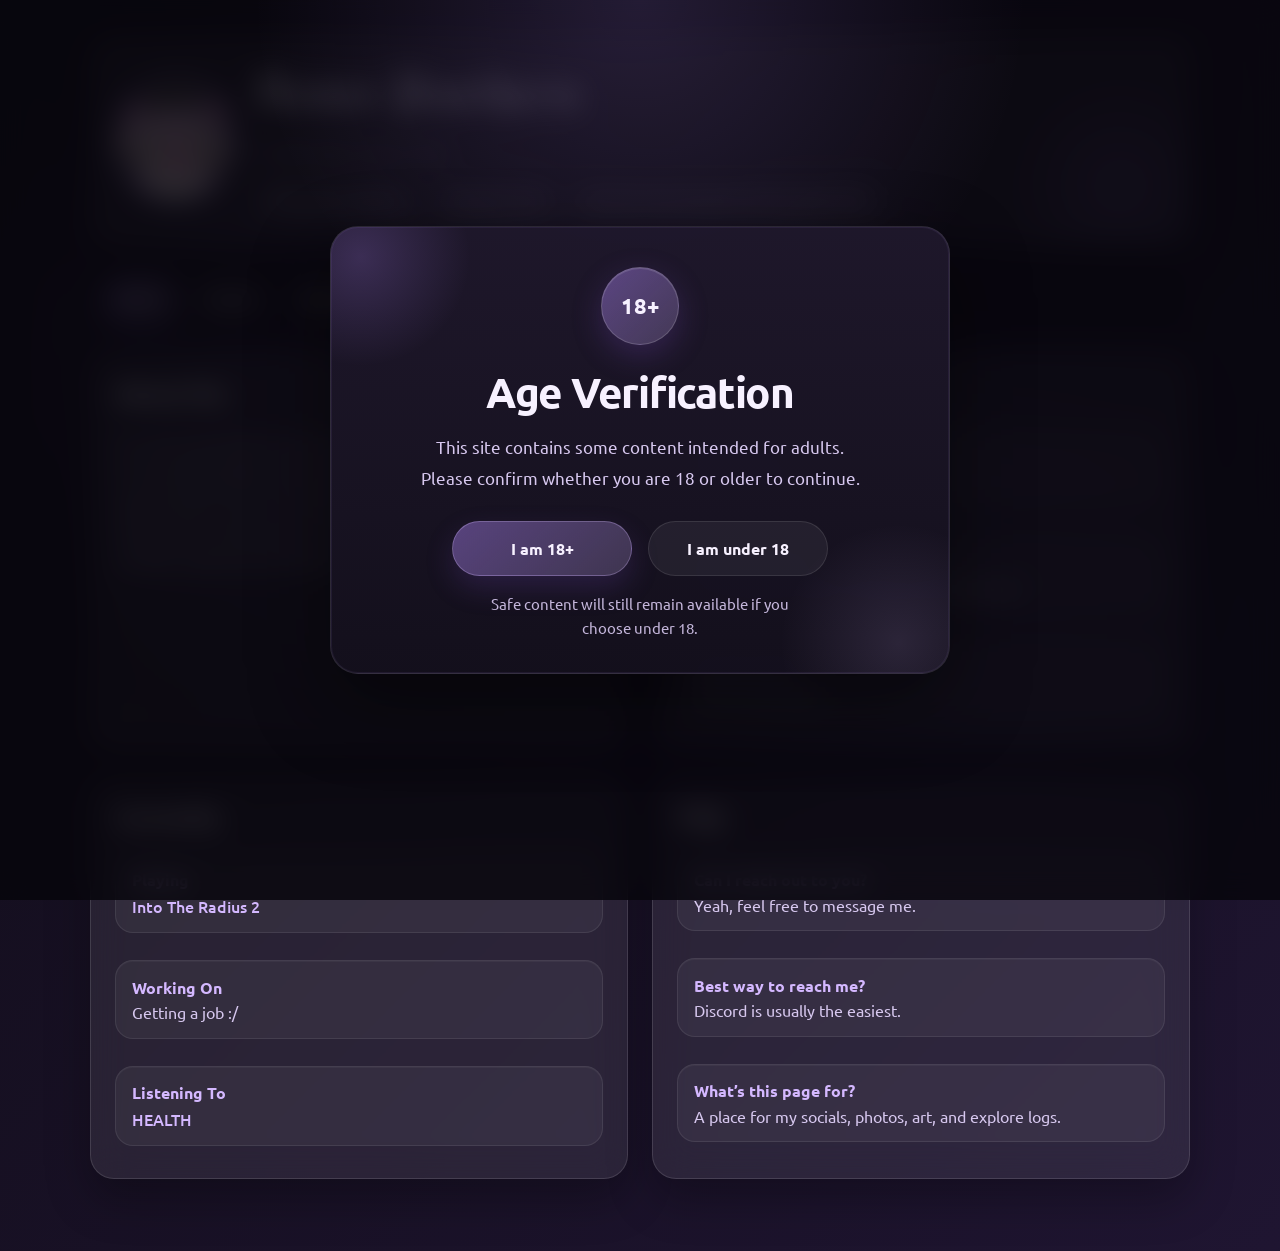
==== commit a8bdb0fe: "Update index.html" ====
--- a/index.html
+++ b/index.html
@@ -92,18 +92,18 @@
               <strong>Playing</strong>
               <span>
                 <a
-                  href="https://store.steampowered.com/app/1963610/Road_to_Vostok/"
+                  href="https://store.steampowered.com/app/2307350/Into_the_Radius_2/"
                   target="_blank"
                   rel="noreferrer"
                 >
-                  Road To Vostok
+                  Into The Radius 2
                 </a>
               </span>
             </div>
 
             <div class="info-row">
               <strong>Working On</strong>
-              <span>Cleaning Friends Consoles</span>
+              <span>Getting a job :/</span>
             </div>
 
             <div class="info-row">
